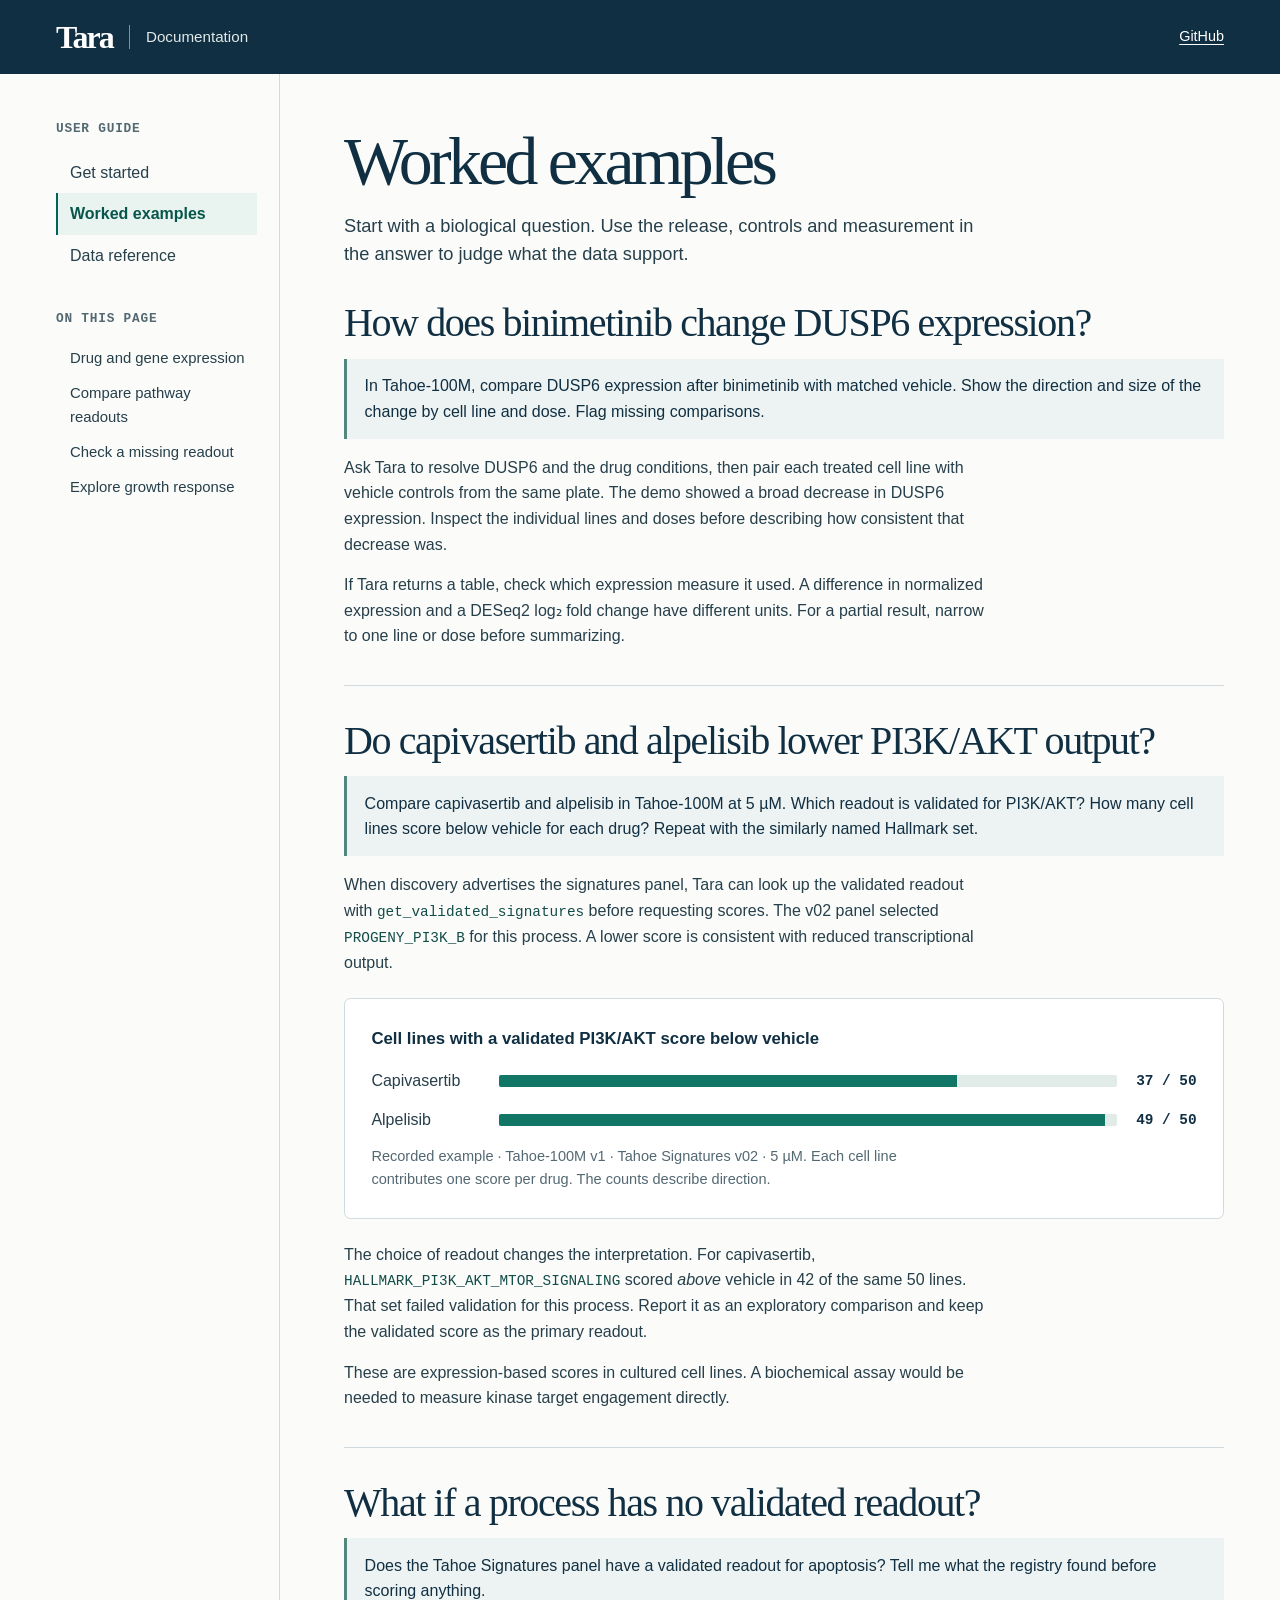
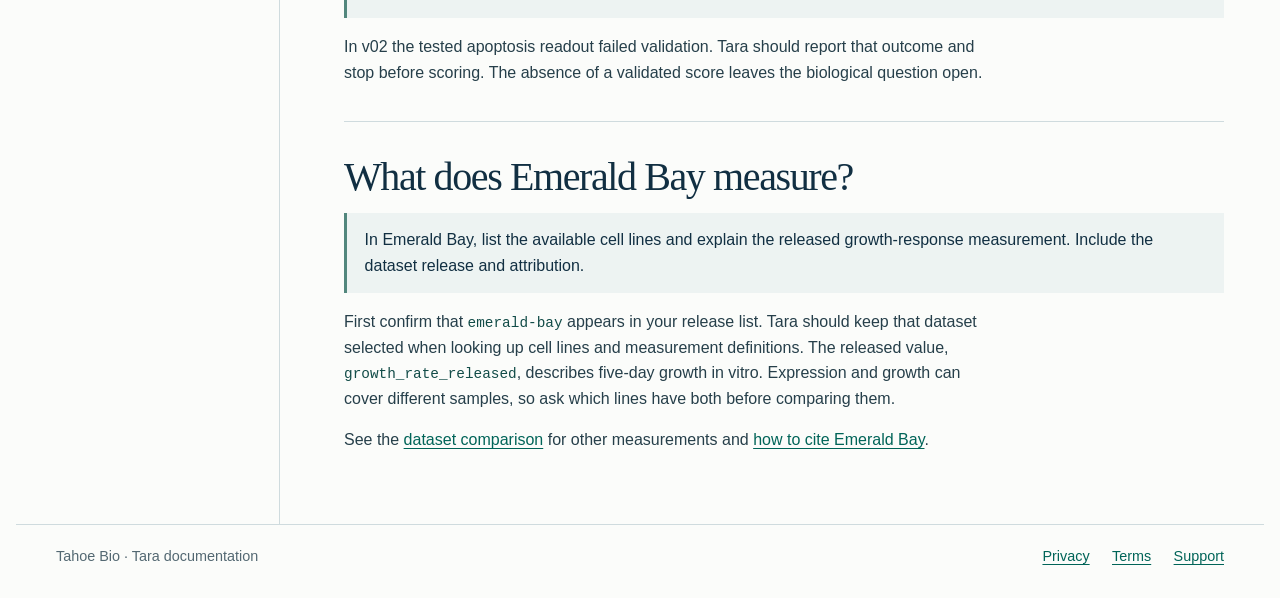
==== docs/tara/examples.html @ 6a064f81 "Add a public documentation guide for Tara" ====
<!doctype html>
<html lang="en">
<head>
  <meta charset="utf-8">
  <meta name="viewport" content="width=device-width, initial-scale=1">
  <meta name="description" content="Explore Tara demo questions and learn how controls, validated signatures and measurement coverage affect the answer.">
  <title>Worked examples · Tara documentation · Tahoe Bio</title>
  <link rel="stylesheet" href="guide.css">
</head>
<body>
  <a class="skip" href="#content">Skip to content</a>
  <header>
    <div class="top">
      <a class="brand" href="index.html"><strong>Tara</strong><span>Documentation</span></a>
      <a href="https://github.com/tahoebio/tahoe-public-plugins/tree/main/plugins/tara">GitHub</a>
    </div>
  </header>
  <div class="shell">
    <aside>
      <div class="rail">
        <p class="nav-label">User guide</p>
        <nav class="pages" aria-label="User guide">
          <a href="index.html">Get started</a>
          <a href="examples.html" aria-current="page">Worked examples</a>
          <a href="reference.html">Data reference</a>
        </nav>
        <div class="local">
          <p class="nav-label">On this page</p>
          <nav aria-label="On this page">
            <a href="#expression">Drug and gene expression</a>
            <a href="#pathway">Compare pathway readouts</a>
            <a href="#apoptosis">Check a missing readout</a>
            <a href="#growth">Explore growth response</a>
          </nav>
        </div>
      </div>
    </aside>
    <main id="content" tabindex="-1">
      <div class="intro">
        <h1>Worked examples</h1>
        <p class="lead">Start with a biological question. Use the release, controls and measurement in the answer to judge what the data support.</p>
      </div>
      <section id="expression">
        <h2>How does binimetinib change DUSP6 expression?</h2>
        <blockquote>In Tahoe-100M, compare DUSP6 expression after binimetinib with matched vehicle. Show the direction and size of the change by cell line and dose. Flag missing comparisons.</blockquote>
        <p>Ask Tara to resolve DUSP6 and the drug conditions, then pair each treated cell line with vehicle controls from the same plate. The demo showed a broad decrease in DUSP6 expression. Inspect the individual lines and doses before describing how consistent that decrease was.</p>
        <p>If Tara returns a table, check which expression measure it used. A difference in normalized expression and a DESeq2 log₂ fold change have different units. For a partial result, narrow to one line or dose before summarizing.</p>
      </section>
      <section id="pathway">
        <h2>Do capivasertib and alpelisib lower PI3K/AKT output?</h2>
        <blockquote>Compare capivasertib and alpelisib in Tahoe-100M at 5 µM. Which readout is validated for PI3K/AKT? How many cell lines score below vehicle for each drug? Repeat with the similarly named Hallmark set.</blockquote>
        <p>When discovery advertises the signatures panel, Tara can look up the validated readout with <code>get_validated_signatures</code> before requesting scores. The v02 panel selected <code>PROGENY_PI3K_B</code> for this process. A lower score is consistent with reduced transcriptional output.</p>
        <figure>
          <figcaption>Cell lines with a validated PI3K/AKT score below vehicle</figcaption>
          <div class="figline"><span>Capivasertib</span><span class="track" aria-hidden="true"><span style="width: 74%"></span></span><b>37 / 50</b></div>
          <div class="figline"><span>Alpelisib</span><span class="track" aria-hidden="true"><span style="width: 98%"></span></span><b>49 / 50</b></div>
          <p class="fine">Recorded example · Tahoe-100M v1 · Tahoe Signatures v02 · 5 µM. Each cell line contributes one score per drug. The counts describe direction.</p>
        </figure>
        <p>The choice of readout changes the interpretation. For capivasertib, <code>HALLMARK_PI3K_AKT_MTOR_SIGNALING</code> scored <em>above</em> vehicle in 42 of the same 50 lines. That set failed validation for this process. Report it as an exploratory comparison and keep the validated score as the primary readout.</p>
        <p>These are expression-based scores in cultured cell lines. A biochemical assay would be needed to measure kinase target engagement directly.</p>
      </section>
      <section id="apoptosis">
        <h2>What if a process has no validated readout?</h2>
        <blockquote>Does the Tahoe Signatures panel have a validated readout for apoptosis? Tell me what the registry found before scoring anything.</blockquote>
        <p>In v02 the tested apoptosis readout failed validation. Tara should report that outcome and stop before scoring. The absence of a validated score leaves the biological question open.</p>
      </section>
      <section id="growth">
        <h2>What does Emerald Bay measure?</h2>
        <blockquote>In Emerald Bay, list the available cell lines and explain the released growth-response measurement. Include the dataset release and attribution.</blockquote>
        <p>First confirm that <code>emerald-bay</code> appears in your release list. Tara should keep that dataset selected when looking up cell lines and measurement definitions. The released value, <code>growth_rate_released</code>, describes five-day growth in vitro. Expression and growth can cover different samples, so ask which lines have both before comparing them.</p>
        <p>See the <a href="reference.html#measurements">dataset comparison</a> for other measurements and <a href="reference.html#attribution">how to cite Emerald Bay</a>.</p>
      </section>
    </main>
  </div>
  <footer>
    <span>Tahoe Bio · Tara documentation</span>
    <a href="https://tara.tahoebio.io/privacy">Privacy</a>
    <a href="https://tara.tahoebio.io/terms">Terms</a>
    <a href="https://github.com/tahoebio/tahoe-public-plugins/issues">Support</a>
  </footer>
</body>
</html>
---- docs/tara/guide.css ----
:root {
  color-scheme: light;
  --ink: #112f42;
  --body: #263f4a;
  --muted: #536872;
  --line: #cfdbde;
  --teal: #006458;
  --pale: #e9f4f0;
  --paper: #fbfcfa;
  --mono: "IBM Plex Mono", ui-monospace, SFMono-Regular, Consolas, monospace;
  --sans: "Inter", -apple-system, BlinkMacSystemFont, "Segoe UI", sans-serif;
  --serif: "Source Serif 4", Georgia, serif;
}
* { box-sizing: border-box; }
html { scroll-padding-top: 1.5rem; }
body { margin: 0; background: var(--paper); color: var(--body); font: 1rem/1.6 var(--sans); }
a { color: var(--teal); text-decoration-thickness: 1px; text-underline-offset: .2em; }
a:hover { text-decoration-thickness: 2px; }
:focus-visible { outline: 3px solid #bc5727; outline-offset: 4px; }
.skip { position: absolute; left: 1rem; top: -6rem; background: white; color: var(--ink); padding: .5rem 1rem; z-index: 5; }
.skip:focus { top: .5rem; }
header { background: var(--ink); color: white; }
.top { max-width: 78rem; min-height: 4.6rem; padding: .6rem 2.5rem; margin: auto; display: flex; align-items: center; justify-content: space-between; gap: 1rem; }
.brand { display: flex; align-items: center; gap: 1rem; color: #fff; text-decoration: none; white-space: nowrap; }
.brand strong { font: bold 2rem/1 var(--serif); letter-spacing: -.06em; }
.brand span { border-left: 1px solid #78939a; padding-left: 1rem; color: #e0e9e8; font-size: .95rem; }
.top > a:last-child { color: #fff; font-size: .9rem; padding: .4rem 0; }
.shell { max-width: 78rem; margin: auto; display: grid; grid-template-columns: minmax(11rem, 14rem) minmax(0, 1fr); gap: clamp(2.25rem, 5vw, 5rem); padding: 0 2.5rem; }
aside { border-right: 1px solid var(--line); }
.rail { position: sticky; top: 1rem; padding: 2.9rem 1.4rem 2rem 0; }
.nav-label, .caption { color: var(--muted); font: 600 .8rem/1.35 var(--mono); letter-spacing: .06em; text-transform: uppercase; }
.nav-label { margin: 0 0 .9rem; }
nav a { display: block; padding: .5rem .75rem; border-left: 2px solid transparent; color: var(--body); text-decoration: none; }
nav a:hover { background: #f0f4f2; text-decoration: underline; }
nav a[aria-current] { border-color: var(--teal); background: var(--pale); color: #08564b; font-weight: 650; }
.local { margin-top: 2.1rem; }
.local a { padding-block: .35rem; font-size: .93rem; }
main { min-width: 0; max-width: 55.5rem; width: 100%; padding: 2.8rem 0 3.5rem; }
h1, h2, h3 { color: var(--ink); }
h1, h2 { font-family: var(--serif); font-weight: 500; text-wrap: balance; }
h1 { font-size: clamp(2.75rem, 5.3vw, 4.7rem); letter-spacing: -.055em; line-height: 1.06; margin: .45rem 0 .9rem; }
h2 { font-size: clamp(1.85rem, 3.2vw, 2.5rem); letter-spacing: -.035em; line-height: 1.14; margin: 0 0 .7rem; }
h3 { margin: 1.35rem 0 .4rem; font-size: 1.1rem; line-height: 1.35; }
p { max-width: 72ch; margin: .6rem 0 .95rem; }
.lead { font-size: 1.14rem; max-width: 63ch; line-height: 1.55; }
.intro { margin-bottom: 2rem; }
.hero { padding: clamp(1.5rem, 3vw, 2.8rem); border-radius: .5rem; background: #e8f2ef; border-top: .32rem solid #317d70; }
.hero .caption { color: #28655b; }
.hero h1 { margin-top: .8rem; }
.hero p:last-child { margin-bottom: 0; }
section + section { margin-top: 2.25rem; padding-top: 2rem; border-top: 1px solid var(--line); }
section { scroll-margin-top: .75rem; }
code, pre { font-family: var(--mono); }
code { color: #124c48; font-size: .9em; overflow-wrap: anywhere; }
pre { background: #153344; color: #f3f9f6; border-radius: .35rem; padding: 1.05rem 1.2rem; overflow: auto; line-height: 1.7; max-width: 100%; }
pre code { color: inherit; overflow-wrap: normal; font-size: .9rem; }
blockquote { margin: .8rem 0 1rem; padding: .9rem 1.1rem; background: #edf3f2; border-left: 3px solid #52877d; color: var(--ink); }
.fine { font-size: .91rem; color: var(--muted); }
.hosts { margin: 1.25rem 0; }
.hosts > div { padding-left: 1rem; border-left: 2px solid var(--line); margin: 1.2rem 0; }
.hosts h3 { margin: 0; }
.hosts pre { margin: .55rem 0; }
figure { margin: 1.4rem 0; padding: clamp(1rem, 2.4vw, 1.65rem); border: 1px solid var(--line); border-radius: .4rem; background: white; }
figcaption { font-size: 1.05rem; color: var(--ink); font-weight: 650; margin-bottom: 1rem; }
.figline { display: grid; grid-template-columns: minmax(7.2rem, auto) 1fr 4.2rem; gap: .75rem; align-items: center; margin: .8rem 0; }
.track { background: #e1ebe8; height: .75rem; border-radius: 2px; overflow: hidden; }
.track span { display: block; height: 100%; background: #127667; }
.figline b { text-align: right; color: var(--ink); font: 600 .9rem var(--mono); white-space: nowrap; }
figure p:last-child { margin-bottom: 0; }
dl { margin: 1rem 0; }
dt { color: var(--ink); font-weight: 650; margin-top: .9rem; }
dd { margin: .2rem 0 .8rem; max-width: 72ch; }
table { width: 100%; border-collapse: collapse; margin: 1.2rem 0; font-size: .95rem; }
th, td { text-align: left; padding: .8rem .7rem; border-bottom: 1px solid var(--line); vertical-align: top; }
thead { background: #eaf1ef; color: var(--ink); }
tbody th { color: var(--ink); }
footer { max-width: 78rem; margin: auto; border-top: 1px solid var(--line); padding: 1.25rem 2.5rem 2rem; display: flex; gap: .6rem 1.4rem; flex-wrap: wrap; color: var(--muted); font-size: .9rem; }
footer span { margin-right: auto; }
@media (max-width: 47rem) {
  .top { min-height: 3.7rem; padding-inline: 1rem; }
  .brand { gap: .65rem; }
  .brand span { padding-left: .65rem; font-size: .85rem; }
  .shell { display: block; padding: 0 1rem; }
  aside { border: 0; }
  .rail { padding: .5rem 0; border-bottom: 1px solid var(--line); }
  .rail > .nav-label, .local { display: none; }
  .pages { display: flex; flex-wrap: wrap; gap: .1rem; }
  .pages a { border: 0; border-bottom: 2px solid transparent; font-size: .9rem; padding: .5rem .6rem; }
  .pages a[aria-current] { border-color: var(--teal); }
  main { padding: 1.6rem 0 2.5rem; }
  .hero { padding: 1.25rem; }
  .figline { gap: .45rem; grid-template-columns: 6.8rem 1fr 3.5rem; }
  .figline b { font-size: .8rem; }
  .hosts > div { padding-left: .65rem; }
  th, td { padding: .6rem .35rem; }
  footer { padding-inline: 1rem; }
}
@media print {
  header, aside, footer, .skip { display: none; }
  .shell { display: block; padding: 0; }
  main { max-width: none; padding: 0; }
  pre { white-space: pre-wrap; color: black; }
}
.dataset-label { display: none; }
@media (max-width: 38rem) {
  pre { white-space: pre-wrap; }
  pre code { overflow-wrap: anywhere; }
  table, tbody, tbody tr, tbody th, tbody td { display: block; }
  thead { position: absolute; width: 1px; height: 1px; overflow: hidden; clip-path: inset(50%); }
  tbody tr { margin: 1.15rem 0; border-bottom: 1px solid var(--line); padding-bottom: .55rem; }
  tbody th { background: #eaf1ef; padding: .45rem .65rem; }
  tbody td { border: 0; padding: .5rem .65rem; }
  .dataset-label { display: block; color: var(--teal); font-size: .87rem; font-weight: 650; }
}
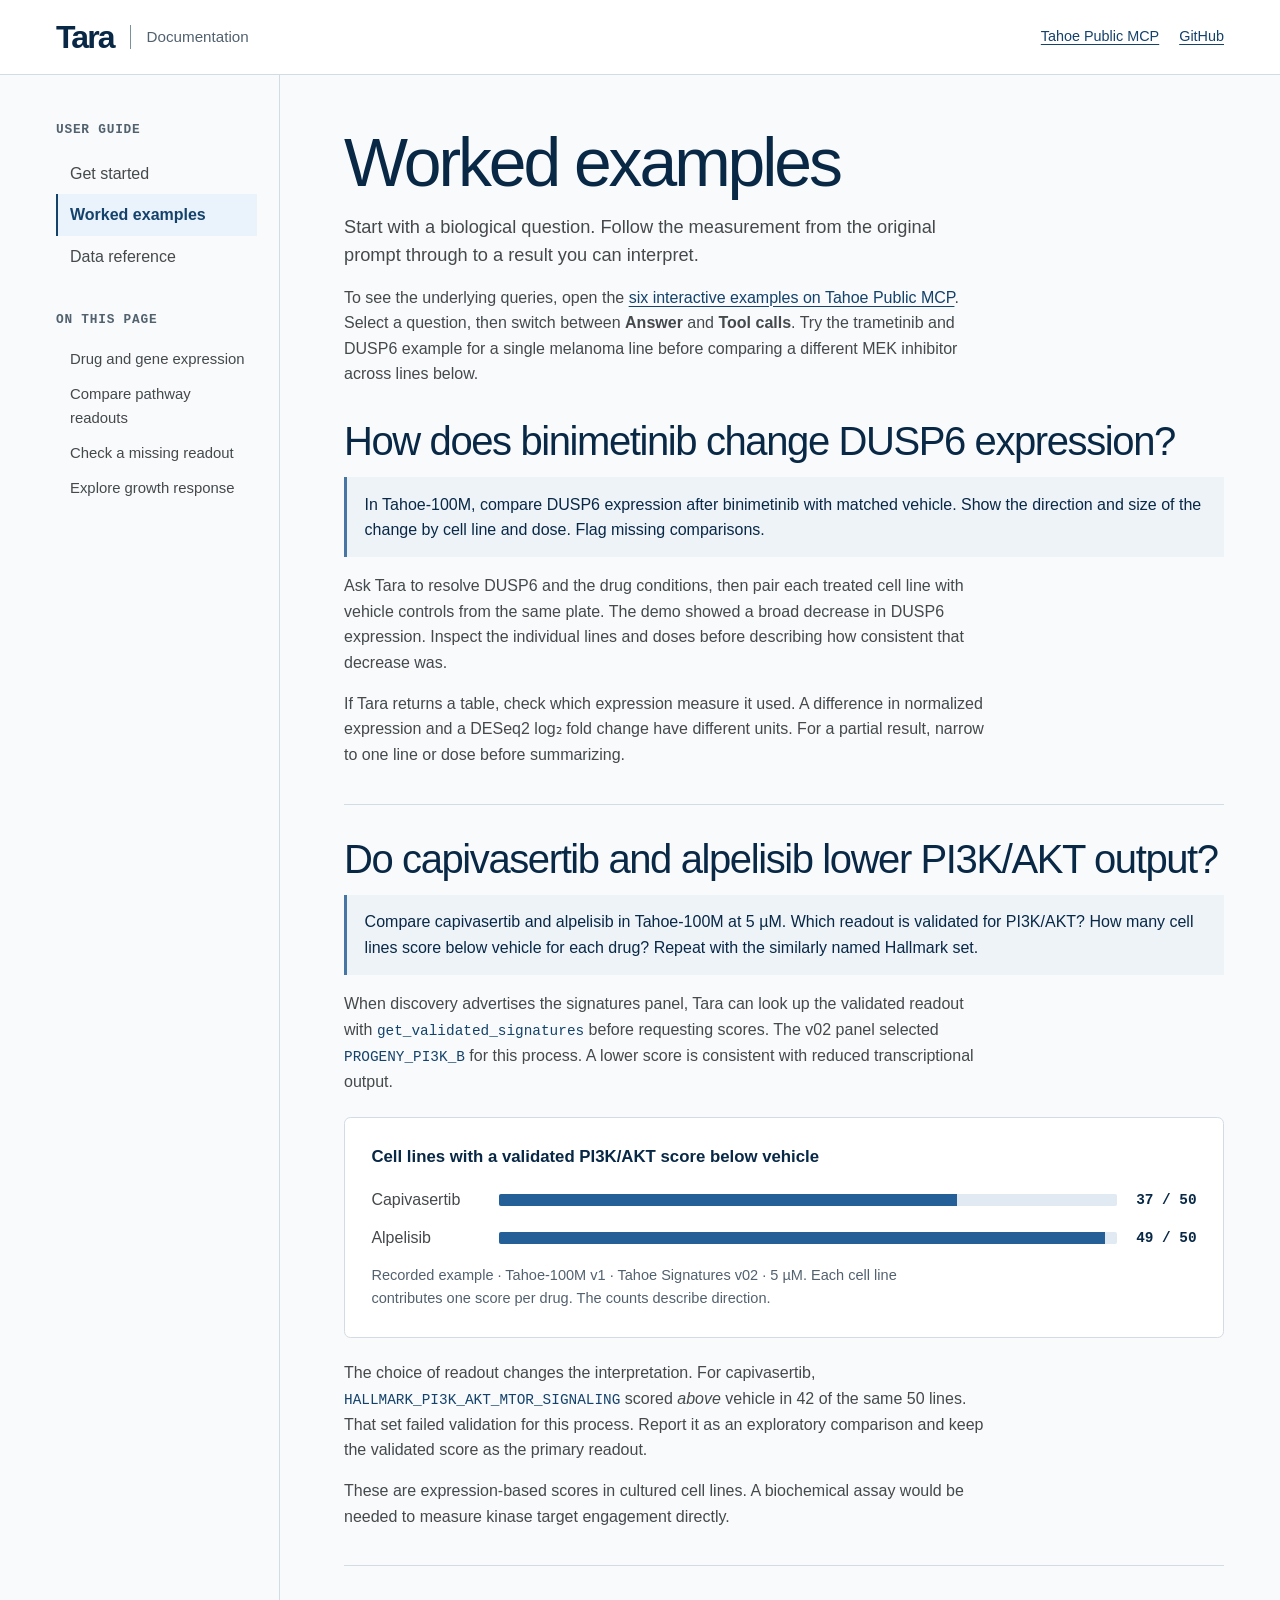
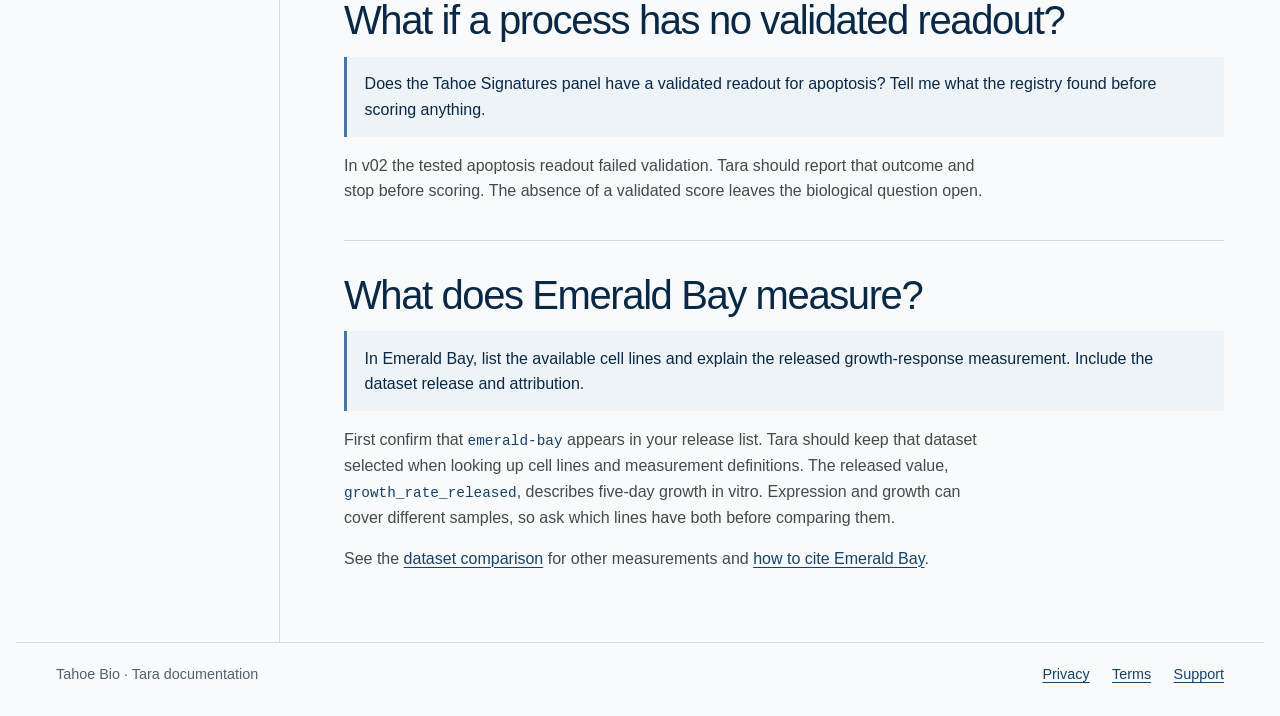
==== commit 6b26f111: "Align Tara setup and examples with the public service site" ====
--- a/docs/tara/examples.html
+++ b/docs/tara/examples.html
@@ -12,7 +12,10 @@
   <header>
     <div class="top">
       <a class="brand" href="index.html"><strong>Tara</strong><span>Documentation</span></a>
-      <a href="https://github.com/tahoebio/tahoe-public-plugins/tree/main/plugins/tara">GitHub</a>
+      <div class="header-links">
+        <a href="https://tara.tahoebio.io/">Tahoe Public MCP</a>
+        <a href="https://github.com/tahoebio/tahoe-public-plugins/tree/main/plugins/tara">GitHub</a>
+      </div>
     </div>
   </header>
   <div class="shell">
@@ -38,7 +41,8 @@
     <main id="content" tabindex="-1">
       <div class="intro">
         <h1>Worked examples</h1>
-        <p class="lead">Start with a biological question. Use the release, controls and measurement in the answer to judge what the data support.</p>
+        <p class="lead">Start with a biological question. Follow the measurement from the original prompt through to a result you can interpret.</p>
+        <p>To see the underlying queries, open the <a href="https://tara.tahoebio.io/#demo-h">six interactive examples on Tahoe Public MCP</a>. Select a question, then switch between <strong>Answer</strong> and <strong>Tool calls</strong>. Try the trametinib and DUSP6 example for a single melanoma line before comparing a different MEK inhibitor across lines below.</p>
       </div>
       <section id="expression">
         <h2>How does binimetinib change DUSP6 expression?</h2>
--- a/docs/tara/guide.css
+++ b/docs/tara/guide.css
@@ -1,60 +1,61 @@
 :root {
   color-scheme: light;
-  --ink: #112f42;
-  --body: #263f4a;
-  --muted: #536872;
-  --line: #cfdbde;
-  --teal: #006458;
-  --pale: #e9f4f0;
-  --paper: #fbfcfa;
+  --ink: #082846;
+  --body: #45494c;
+  --muted: #52616e;
+  --line: #d3dce4;
+  --link: #14426b;
+  --pale: #eaf2fc;
+  --paper: #f8fafb;
   --mono: "IBM Plex Mono", ui-monospace, SFMono-Regular, Consolas, monospace;
-  --sans: "Inter", -apple-system, BlinkMacSystemFont, "Segoe UI", sans-serif;
-  --serif: "Source Serif 4", Georgia, serif;
+  --sans: "Lato", -apple-system, BlinkMacSystemFont, "Segoe UI", sans-serif;
+  --display: "Inter Tight", "Lato", -apple-system, BlinkMacSystemFont, "Segoe UI", sans-serif;
 }
 * { box-sizing: border-box; }
 html { scroll-padding-top: 1.5rem; }
 body { margin: 0; background: var(--paper); color: var(--body); font: 1rem/1.6 var(--sans); }
-a { color: var(--teal); text-decoration-thickness: 1px; text-underline-offset: .2em; }
+a { color: var(--link); text-decoration-thickness: 1px; text-underline-offset: .2em; }
 a:hover { text-decoration-thickness: 2px; }
 :focus-visible { outline: 3px solid #bc5727; outline-offset: 4px; }
 .skip { position: absolute; left: 1rem; top: -6rem; background: white; color: var(--ink); padding: .5rem 1rem; z-index: 5; }
 .skip:focus { top: .5rem; }
-header { background: var(--ink); color: white; }
+header { background: white; color: var(--ink); border-bottom: 1px solid var(--line); }
 .top { max-width: 78rem; min-height: 4.6rem; padding: .6rem 2.5rem; margin: auto; display: flex; align-items: center; justify-content: space-between; gap: 1rem; }
-.brand { display: flex; align-items: center; gap: 1rem; color: #fff; text-decoration: none; white-space: nowrap; }
-.brand strong { font: bold 2rem/1 var(--serif); letter-spacing: -.06em; }
-.brand span { border-left: 1px solid #78939a; padding-left: 1rem; color: #e0e9e8; font-size: .95rem; }
-.top > a:last-child { color: #fff; font-size: .9rem; padding: .4rem 0; }
+.brand { display: flex; align-items: center; gap: 1rem; color: var(--ink); text-decoration: none; white-space: nowrap; }
+.brand strong { font: bold 2rem/1 var(--display); letter-spacing: -.06em; }
+.brand span { border-left: 1px solid #78939a; padding-left: 1rem; color: var(--muted); font-size: .95rem; }
+.header-links { display: flex; align-items: center; flex-wrap: wrap; justify-content: flex-end; gap: .25rem 1.25rem; }
+.header-links a { font-size: .9rem; padding: .3rem 0; }
 .shell { max-width: 78rem; margin: auto; display: grid; grid-template-columns: minmax(11rem, 14rem) minmax(0, 1fr); gap: clamp(2.25rem, 5vw, 5rem); padding: 0 2.5rem; }
 aside { border-right: 1px solid var(--line); }
 .rail { position: sticky; top: 1rem; padding: 2.9rem 1.4rem 2rem 0; }
 .nav-label, .caption { color: var(--muted); font: 600 .8rem/1.35 var(--mono); letter-spacing: .06em; text-transform: uppercase; }
 .nav-label { margin: 0 0 .9rem; }
 nav a { display: block; padding: .5rem .75rem; border-left: 2px solid transparent; color: var(--body); text-decoration: none; }
-nav a:hover { background: #f0f4f2; text-decoration: underline; }
-nav a[aria-current] { border-color: var(--teal); background: var(--pale); color: #08564b; font-weight: 650; }
+nav a:hover { background: #eef3f8; text-decoration: underline; }
+nav a[aria-current] { border-color: var(--link); background: var(--pale); color: #14426b; font-weight: 650; }
 .local { margin-top: 2.1rem; }
 .local a { padding-block: .35rem; font-size: .93rem; }
 main { min-width: 0; max-width: 55.5rem; width: 100%; padding: 2.8rem 0 3.5rem; }
 h1, h2, h3 { color: var(--ink); }
-h1, h2 { font-family: var(--serif); font-weight: 500; text-wrap: balance; }
-h1 { font-size: clamp(2.75rem, 5.3vw, 4.7rem); letter-spacing: -.055em; line-height: 1.06; margin: .45rem 0 .9rem; }
+h1, h2 { font-family: var(--display); font-weight: 400; text-wrap: balance; }
+h1 { font-size: clamp(2.75rem, 5.3vw, 4.7rem); letter-spacing: -.045em; line-height: 1.06; margin: .45rem 0 .9rem; }
 h2 { font-size: clamp(1.85rem, 3.2vw, 2.5rem); letter-spacing: -.035em; line-height: 1.14; margin: 0 0 .7rem; }
 h3 { margin: 1.35rem 0 .4rem; font-size: 1.1rem; line-height: 1.35; }
 p { max-width: 72ch; margin: .6rem 0 .95rem; }
 .lead { font-size: 1.14rem; max-width: 63ch; line-height: 1.55; }
 .intro { margin-bottom: 2rem; }
-.hero { padding: clamp(1.5rem, 3vw, 2.8rem); border-radius: .5rem; background: #e8f2ef; border-top: .32rem solid #317d70; }
-.hero .caption { color: #28655b; }
+.hero { padding: clamp(1.5rem, 3vw, 2.8rem); border-radius: .5rem; background: #ebf2f9; border-top: .32rem solid #ff5f31; }
+.hero .caption { color: #14426b; }
 .hero h1 { margin-top: .8rem; }
 .hero p:last-child { margin-bottom: 0; }
 section + section { margin-top: 2.25rem; padding-top: 2rem; border-top: 1px solid var(--line); }
 section { scroll-margin-top: .75rem; }
 code, pre { font-family: var(--mono); }
-code { color: #124c48; font-size: .9em; overflow-wrap: anywhere; }
-pre { background: #153344; color: #f3f9f6; border-radius: .35rem; padding: 1.05rem 1.2rem; overflow: auto; line-height: 1.7; max-width: 100%; }
+code { color: #14426b; font-size: .9em; overflow-wrap: anywhere; }
+pre { background: #082846; color: #f3f9f6; border-radius: .35rem; padding: 1.05rem 1.2rem; overflow: auto; line-height: 1.7; max-width: 100%; }
 pre code { color: inherit; overflow-wrap: normal; font-size: .9rem; }
-blockquote { margin: .8rem 0 1rem; padding: .9rem 1.1rem; background: #edf3f2; border-left: 3px solid #52877d; color: var(--ink); }
+blockquote { margin: .8rem 0 1rem; padding: .9rem 1.1rem; background: #eef3f8; border-left: 3px solid #4776a4; color: var(--ink); }
 .fine { font-size: .91rem; color: var(--muted); }
 .hosts { margin: 1.25rem 0; }
 .hosts > div { padding-left: 1rem; border-left: 2px solid var(--line); margin: 1.2rem 0; }
@@ -63,8 +64,8 @@
 figure { margin: 1.4rem 0; padding: clamp(1rem, 2.4vw, 1.65rem); border: 1px solid var(--line); border-radius: .4rem; background: white; }
 figcaption { font-size: 1.05rem; color: var(--ink); font-weight: 650; margin-bottom: 1rem; }
 .figline { display: grid; grid-template-columns: minmax(7.2rem, auto) 1fr 4.2rem; gap: .75rem; align-items: center; margin: .8rem 0; }
-.track { background: #e1ebe8; height: .75rem; border-radius: 2px; overflow: hidden; }
-.track span { display: block; height: 100%; background: #127667; }
+.track { background: #e1eaf2; height: .75rem; border-radius: 2px; overflow: hidden; }
+.track span { display: block; height: 100%; background: #245f97; }
 .figline b { text-align: right; color: var(--ink); font: 600 .9rem var(--mono); white-space: nowrap; }
 figure p:last-child { margin-bottom: 0; }
 dl { margin: 1rem 0; }
@@ -72,7 +73,7 @@
 dd { margin: .2rem 0 .8rem; max-width: 72ch; }
 table { width: 100%; border-collapse: collapse; margin: 1.2rem 0; font-size: .95rem; }
 th, td { text-align: left; padding: .8rem .7rem; border-bottom: 1px solid var(--line); vertical-align: top; }
-thead { background: #eaf1ef; color: var(--ink); }
+thead { background: #eaf1f7; color: var(--ink); }
 tbody th { color: var(--ink); }
 footer { max-width: 78rem; margin: auto; border-top: 1px solid var(--line); padding: 1.25rem 2.5rem 2rem; display: flex; gap: .6rem 1.4rem; flex-wrap: wrap; color: var(--muted); font-size: .9rem; }
 footer span { margin-right: auto; }
@@ -80,13 +81,14 @@
   .top { min-height: 3.7rem; padding-inline: 1rem; }
   .brand { gap: .65rem; }
   .brand span { padding-left: .65rem; font-size: .85rem; }
+  .header-links { gap: .2rem .9rem; }
   .shell { display: block; padding: 0 1rem; }
   aside { border: 0; }
   .rail { padding: .5rem 0; border-bottom: 1px solid var(--line); }
   .rail > .nav-label, .local { display: none; }
   .pages { display: flex; flex-wrap: wrap; gap: .1rem; }
   .pages a { border: 0; border-bottom: 2px solid transparent; font-size: .9rem; padding: .5rem .6rem; }
-  .pages a[aria-current] { border-color: var(--teal); }
+  .pages a[aria-current] { border-color: var(--link); }
   main { padding: 1.6rem 0 2.5rem; }
   .hero { padding: 1.25rem; }
   .figline { gap: .45rem; grid-template-columns: 6.8rem 1fr 3.5rem; }
@@ -108,7 +110,7 @@
   table, tbody, tbody tr, tbody th, tbody td { display: block; }
   thead { position: absolute; width: 1px; height: 1px; overflow: hidden; clip-path: inset(50%); }
   tbody tr { margin: 1.15rem 0; border-bottom: 1px solid var(--line); padding-bottom: .55rem; }
-  tbody th { background: #eaf1ef; padding: .45rem .65rem; }
+  tbody th { background: #eaf1f7; padding: .45rem .65rem; }
   tbody td { border: 0; padding: .5rem .65rem; }
-  .dataset-label { display: block; color: var(--teal); font-size: .87rem; font-weight: 650; }
+  .dataset-label { display: block; color: var(--link); font-size: .87rem; font-weight: 650; }
 }
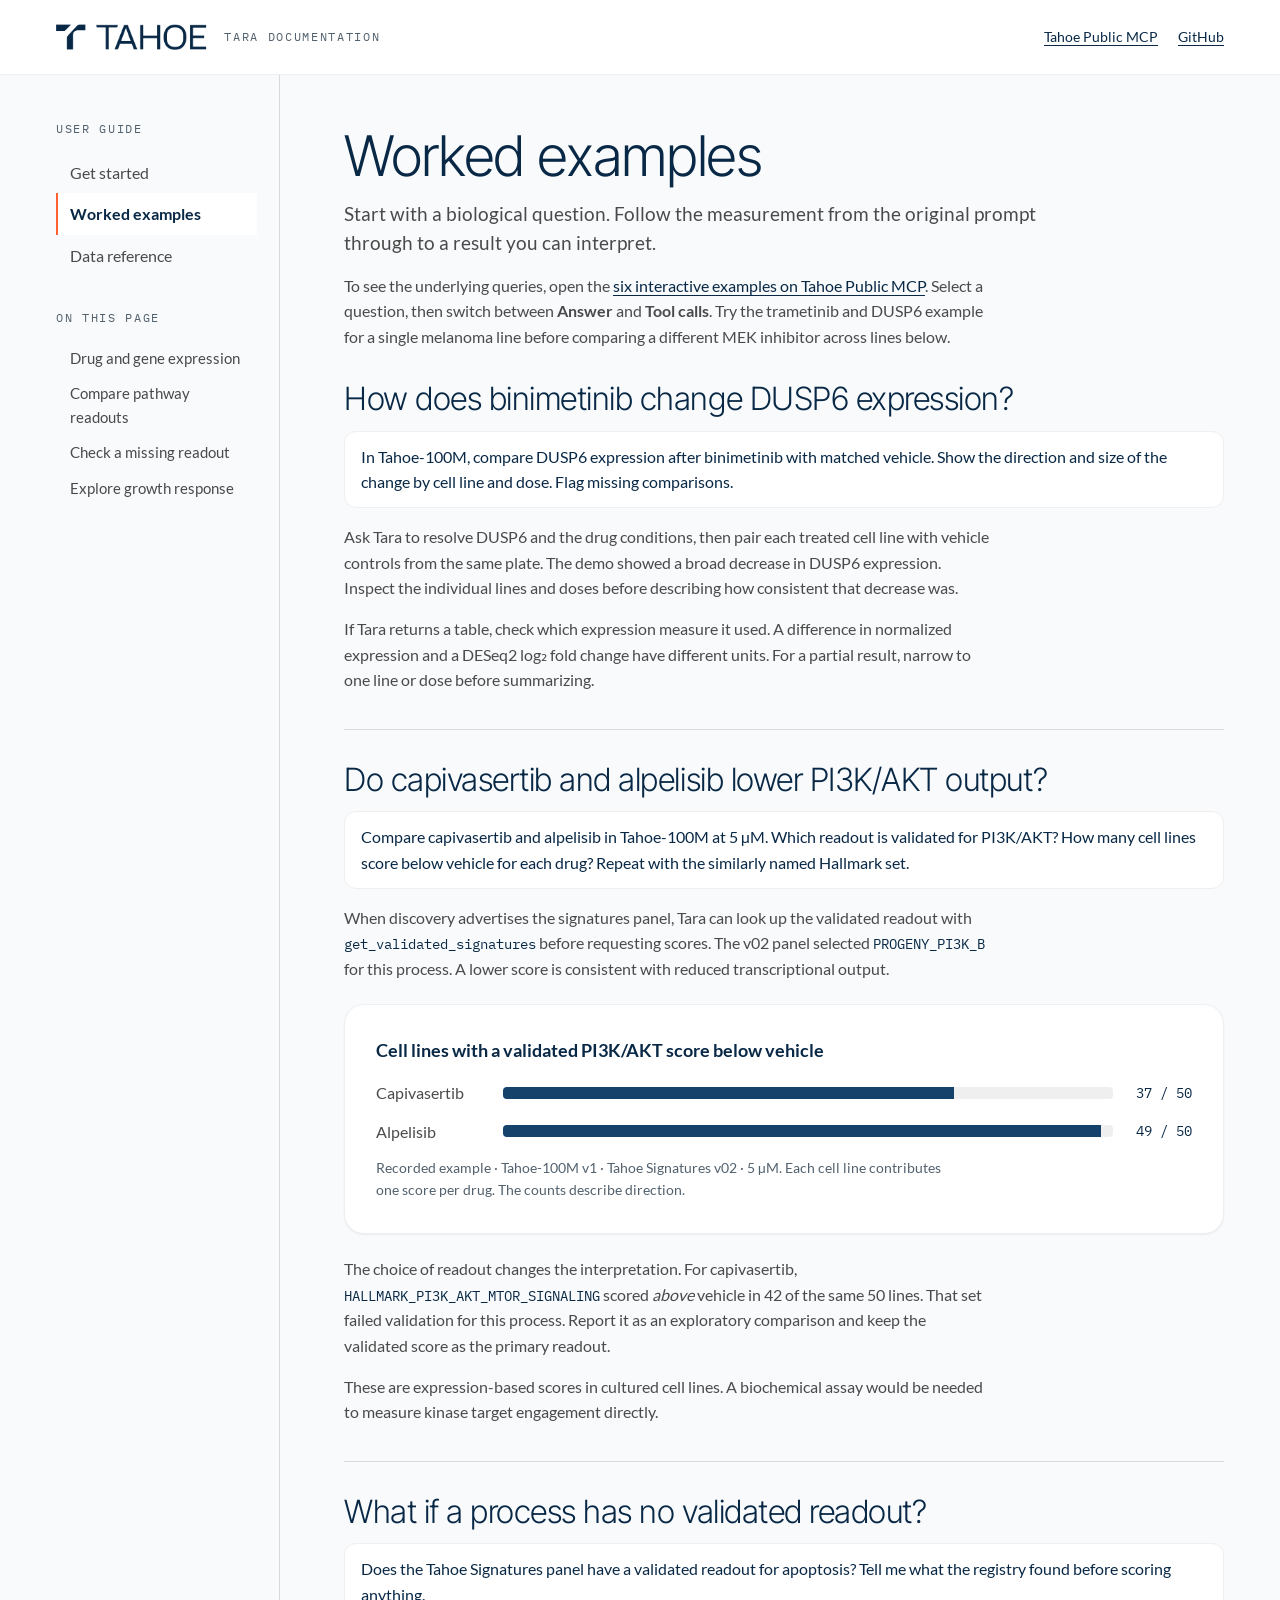
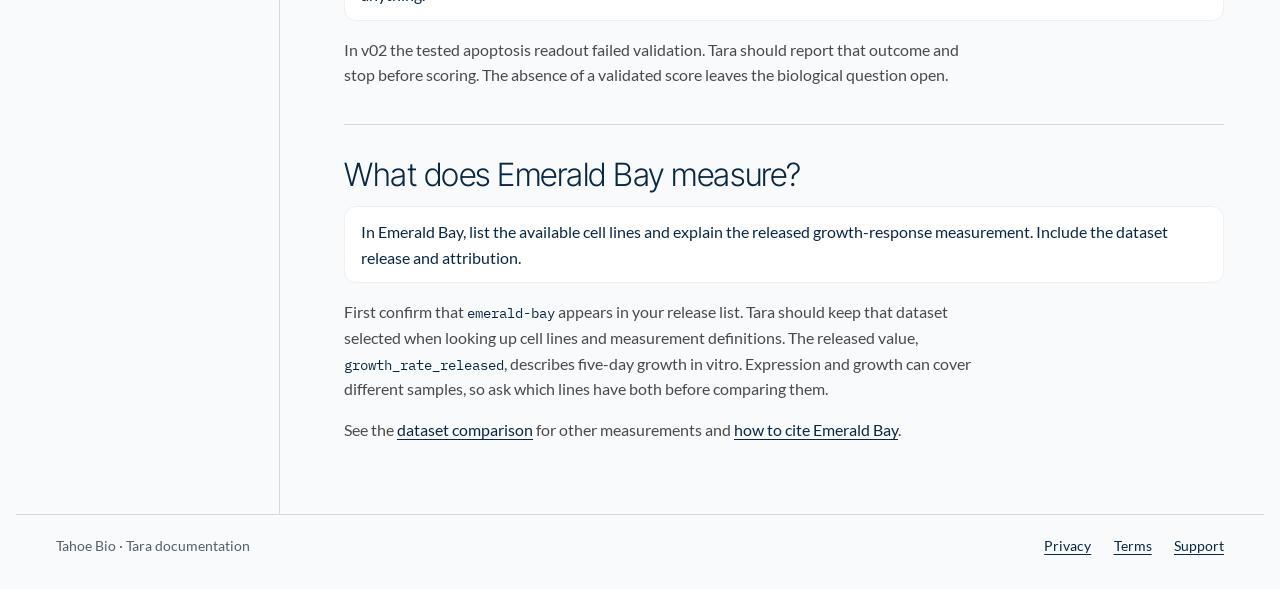
==== commit 6b0ac2b1: "Set the Tara guide in Tahoe's brand typefaces and add the wordmark The guide named Lato, Inter Tight" ====
--- a/docs/tara/examples.html
+++ b/docs/tara/examples.html
@@ -5,13 +5,14 @@
   <meta name="viewport" content="width=device-width, initial-scale=1">
   <meta name="description" content="Explore Tara demo questions and learn how controls, validated signatures and measurement coverage affect the answer.">
   <title>Worked examples · Tara documentation · Tahoe Bio</title>
+  <link rel="icon" href="logo-tahoe-wordmark-navy.png">
   <link rel="stylesheet" href="guide.css">
 </head>
 <body>
   <a class="skip" href="#content">Skip to content</a>
   <header>
     <div class="top">
-      <a class="brand" href="index.html"><strong>Tara</strong><span>Documentation</span></a>
+      <a class="brand" href="index.html"><img src="logo-tahoe-wordmark-navy.png" alt="Tahoe" width="152" height="26"><span>Tara documentation</span></a>
       <div class="header-links">
         <a href="https://tara.tahoebio.io/">Tahoe Public MCP</a>
         <a href="https://github.com/tahoebio/tahoe-public-plugins/tree/main/plugins/tara">GitHub</a>
--- a/docs/tara/guide.css
+++ b/docs/tara/guide.css
@@ -1,86 +1,99 @@
+/* Brand typefaces, self-hosted. Each is SIL OFL 1.1; see fonts/OFL-*.txt. */
+@font-face { font-family: "Lato"; font-weight: 400; font-style: normal; src: url("fonts/Lato-Regular.ttf") format("truetype"); font-display: swap; }
+@font-face { font-family: "Lato"; font-weight: 700; font-style: normal; src: url("fonts/Lato-Bold.ttf") format("truetype"); font-display: swap; }
+@font-face { font-family: "Inter Tight"; font-weight: 100 900; font-style: normal; src: url("fonts/InterTight-VariableFont_wght.ttf") format("truetype-variations"), url("fonts/InterTight-VariableFont_wght.ttf") format("truetype"); font-display: swap; }
+@font-face { font-family: "IBM Plex Mono"; font-weight: 400; font-style: normal; src: url("fonts/IBMPlexMono-Regular.ttf") format("truetype"); font-display: swap; }
 :root {
   color-scheme: light;
+  /* Tahoe palette. */
   --ink: #082846;
-  --body: #45494c;
+  --navy-700: #14426b;
+  --coral: #ff5f31;
+  --body: #4a4a4a;
+  --line: #d9d9d9;
+  --line-soft: #efefef;
+  --tint: #f3f3f3;
+  --paper: #f8fafb;
+  --white: #ffffff;
+  --link: var(--ink);
+  /* Two values are darker than the brand tokens so they pass WCAG contrast on
+     the off-white page: muted text (brand #747775 is 4.3:1) and the focus ring
+     (brand coral is 3.0:1). */
   --muted: #52616e;
-  --line: #d3dce4;
-  --link: #14426b;
-  --pale: #eaf2fc;
-  --paper: #f8fafb;
-  --mono: "IBM Plex Mono", ui-monospace, SFMono-Regular, Consolas, monospace;
-  --sans: "Lato", -apple-system, BlinkMacSystemFont, "Segoe UI", sans-serif;
-  --display: "Inter Tight", "Lato", -apple-system, BlinkMacSystemFont, "Segoe UI", sans-serif;
+  --focus: #bc5727;
+  --mono: "IBM Plex Mono", ui-monospace, SFMono-Regular, Menlo, monospace;
+  --sans: "Lato", ui-sans-serif, system-ui, -apple-system, sans-serif;
+  --display: "Inter Tight", "Lato", ui-sans-serif, system-ui, sans-serif;
 }
 * { box-sizing: border-box; }
 html { scroll-padding-top: 1.5rem; }
-body { margin: 0; background: var(--paper); color: var(--body); font: 1rem/1.6 var(--sans); }
-a { color: var(--link); text-decoration-thickness: 1px; text-underline-offset: .2em; }
-a:hover { text-decoration-thickness: 2px; }
-:focus-visible { outline: 3px solid #bc5727; outline-offset: 4px; }
-.skip { position: absolute; left: 1rem; top: -6rem; background: white; color: var(--ink); padding: .5rem 1rem; z-index: 5; }
+body { margin: 0; background: var(--paper); color: var(--body); font: 400 1rem/1.6 var(--sans); -webkit-font-smoothing: antialiased; text-rendering: optimizeLegibility; }
+a { color: var(--link); text-decoration-thickness: 1px; text-underline-offset: 3px; }
+a:hover { color: var(--coral); }
+:focus-visible { outline: 3px solid var(--focus); outline-offset: 4px; }
+.skip { position: absolute; left: 1rem; top: -6rem; background: var(--white); color: var(--ink); padding: .5rem 1rem; z-index: 5; }
 .skip:focus { top: .5rem; }
-header { background: white; color: var(--ink); border-bottom: 1px solid var(--line); }
-.top { max-width: 78rem; min-height: 4.6rem; padding: .6rem 2.5rem; margin: auto; display: flex; align-items: center; justify-content: space-between; gap: 1rem; }
+header { background: var(--white); color: var(--ink); border-bottom: 1px solid var(--line-soft); }
+.top { max-width: 78rem; min-height: 4.6rem; padding: .6rem 2.5rem; margin: auto; display: flex; flex-wrap: wrap; align-items: center; justify-content: space-between; gap: .5rem 1rem; }
 .brand { display: flex; align-items: center; gap: 1rem; color: var(--ink); text-decoration: none; white-space: nowrap; }
-.brand strong { font: bold 2rem/1 var(--display); letter-spacing: -.06em; }
-.brand span { border-left: 1px solid #78939a; padding-left: 1rem; color: var(--muted); font-size: .95rem; }
+.brand img { display: block; height: 26px; width: auto; }
+.brand span, .nav-label, .caption { color: var(--muted); font: 400 .75rem/1.35 var(--mono); letter-spacing: .14em; text-transform: uppercase; }
 .header-links { display: flex; align-items: center; flex-wrap: wrap; justify-content: flex-end; gap: .25rem 1.25rem; }
-.header-links a { font-size: .9rem; padding: .3rem 0; }
+.header-links a { font-size: .875rem; padding: .3rem 0; }
 .shell { max-width: 78rem; margin: auto; display: grid; grid-template-columns: minmax(11rem, 14rem) minmax(0, 1fr); gap: clamp(2.25rem, 5vw, 5rem); padding: 0 2.5rem; }
 aside { border-right: 1px solid var(--line); }
 .rail { position: sticky; top: 1rem; padding: 2.9rem 1.4rem 2rem 0; }
-.nav-label, .caption { color: var(--muted); font: 600 .8rem/1.35 var(--mono); letter-spacing: .06em; text-transform: uppercase; }
 .nav-label { margin: 0 0 .9rem; }
 nav a { display: block; padding: .5rem .75rem; border-left: 2px solid transparent; color: var(--body); text-decoration: none; }
-nav a:hover { background: #eef3f8; text-decoration: underline; }
-nav a[aria-current] { border-color: var(--link); background: var(--pale); color: #14426b; font-weight: 650; }
+nav a:hover { color: var(--coral); }
+nav a[aria-current] { border-color: var(--coral); background: var(--white); color: var(--ink); font-weight: 700; }
 .local { margin-top: 2.1rem; }
-.local a { padding-block: .35rem; font-size: .93rem; }
+.local a { padding-block: .35rem; font-size: .9375rem; }
 main { min-width: 0; max-width: 55.5rem; width: 100%; padding: 2.8rem 0 3.5rem; }
 h1, h2, h3 { color: var(--ink); }
-h1, h2 { font-family: var(--display); font-weight: 400; text-wrap: balance; }
-h1 { font-size: clamp(2.75rem, 5.3vw, 4.7rem); letter-spacing: -.045em; line-height: 1.06; margin: .45rem 0 .9rem; }
-h2 { font-size: clamp(1.85rem, 3.2vw, 2.5rem); letter-spacing: -.035em; line-height: 1.14; margin: 0 0 .7rem; }
-h3 { margin: 1.35rem 0 .4rem; font-size: 1.1rem; line-height: 1.35; }
+h1, h2 { font-family: var(--display); font-weight: 300; text-wrap: balance; }
+h1 { font-size: clamp(2.125rem, 6vw, 3.5rem); letter-spacing: -.02em; line-height: 1.06; margin: .45rem 0 .9rem; }
+h2 { font-size: clamp(1.625rem, 2.6vw, 2rem); letter-spacing: -.015em; line-height: 1.15; margin: 0 0 .7rem; }
+h3 { margin: 1.35rem 0 .4rem; font-size: 1.125rem; font-weight: 700; line-height: 1.3; }
 p { max-width: 72ch; margin: .6rem 0 .95rem; }
-.lead { font-size: 1.14rem; max-width: 63ch; line-height: 1.55; }
+.lead { font-size: 1.1875rem; max-width: 63ch; line-height: 1.5; }
 .intro { margin-bottom: 2rem; }
-.hero { padding: clamp(1.5rem, 3vw, 2.8rem); border-radius: .5rem; background: #ebf2f9; border-top: .32rem solid #ff5f31; }
-.hero .caption { color: #14426b; }
 .hero h1 { margin-top: .8rem; }
-.hero p:last-child { margin-bottom: 0; }
 section + section { margin-top: 2.25rem; padding-top: 2rem; border-top: 1px solid var(--line); }
 section { scroll-margin-top: .75rem; }
 code, pre { font-family: var(--mono); }
-code { color: #14426b; font-size: .9em; overflow-wrap: anywhere; }
-pre { background: #082846; color: #f3f9f6; border-radius: .35rem; padding: 1.05rem 1.2rem; overflow: auto; line-height: 1.7; max-width: 100%; }
-pre code { color: inherit; overflow-wrap: normal; font-size: .9rem; }
-blockquote { margin: .8rem 0 1rem; padding: .9rem 1.1rem; background: #eef3f8; border-left: 3px solid #4776a4; color: var(--ink); }
-.fine { font-size: .91rem; color: var(--muted); }
+code { color: var(--ink); font-size: .9em; overflow-wrap: anywhere; }
+pre { background: var(--ink); color: var(--white); border-radius: 12px; padding: .875rem 1rem; overflow: auto; font-size: .8125rem; line-height: 1.5; max-width: 100%; }
+pre code { color: inherit; overflow-wrap: normal; font-size: inherit; }
+blockquote { margin: .8rem 0 1rem; padding: .75rem 1rem; background: var(--white); border: 1px solid var(--line-soft); border-radius: 12px; color: var(--ink); }
+details { margin: 1rem 0; padding: .75rem 0; border-top: 1px solid var(--line); border-bottom: 1px solid var(--line); }
+summary { cursor: pointer; color: var(--ink); font-weight: 700; }
+.fine { font-size: .875rem; color: var(--muted); }
 .hosts { margin: 1.25rem 0; }
 .hosts > div { padding-left: 1rem; border-left: 2px solid var(--line); margin: 1.2rem 0; }
 .hosts h3 { margin: 0; }
 .hosts pre { margin: .55rem 0; }
-figure { margin: 1.4rem 0; padding: clamp(1rem, 2.4vw, 1.65rem); border: 1px solid var(--line); border-radius: .4rem; background: white; }
-figcaption { font-size: 1.05rem; color: var(--ink); font-weight: 650; margin-bottom: 1rem; }
+figure { margin: 1.4rem 0; padding: clamp(1rem, 2.4vw, 2rem); border: 1px solid var(--line-soft); border-radius: 20px; background: var(--white); box-shadow: 0 1px 2px rgba(8, 40, 70, .06); }
+figcaption { font-size: 1.125rem; color: var(--ink); font-weight: 700; margin-bottom: 1rem; }
 .figline { display: grid; grid-template-columns: minmax(7.2rem, auto) 1fr 4.2rem; gap: .75rem; align-items: center; margin: .8rem 0; }
-.track { background: #e1eaf2; height: .75rem; border-radius: 2px; overflow: hidden; }
-.track span { display: block; height: 100%; background: #245f97; }
-.figline b { text-align: right; color: var(--ink); font: 600 .9rem var(--mono); white-space: nowrap; }
+.track { background: var(--line-soft); height: .75rem; border-radius: 4px; overflow: hidden; }
+.track span { display: block; height: 100%; background: var(--navy-700); }
+.figline b { text-align: right; color: var(--ink); font: 400 .875rem var(--mono); white-space: nowrap; }
 figure p:last-child { margin-bottom: 0; }
 dl { margin: 1rem 0; }
-dt { color: var(--ink); font-weight: 650; margin-top: .9rem; }
+dt { color: var(--ink); font-weight: 700; margin-top: .9rem; }
 dd { margin: .2rem 0 .8rem; max-width: 72ch; }
-table { width: 100%; border-collapse: collapse; margin: 1.2rem 0; font-size: .95rem; }
+table { width: 100%; border-collapse: collapse; margin: 1.2rem 0; font-size: .9375rem; }
 th, td { text-align: left; padding: .8rem .7rem; border-bottom: 1px solid var(--line); vertical-align: top; }
-thead { background: #eaf1f7; color: var(--ink); }
+thead { background: var(--tint); color: var(--ink); }
 tbody th { color: var(--ink); }
-footer { max-width: 78rem; margin: auto; border-top: 1px solid var(--line); padding: 1.25rem 2.5rem 2rem; display: flex; gap: .6rem 1.4rem; flex-wrap: wrap; color: var(--muted); font-size: .9rem; }
+footer { max-width: 78rem; margin: auto; border-top: 1px solid var(--line); padding: 1.25rem 2.5rem 2rem; display: flex; gap: .6rem 1.4rem; flex-wrap: wrap; color: var(--muted); font-size: .875rem; }
 footer span { margin-right: auto; }
 @media (max-width: 47rem) {
   .top { min-height: 3.7rem; padding-inline: 1rem; }
   .brand { gap: .65rem; }
-  .brand span { padding-left: .65rem; font-size: .85rem; }
+  .brand img { height: 22px; }
+  .brand span { font-size: .6875rem; }
   .header-links { gap: .2rem .9rem; }
   .shell { display: block; padding: 0 1rem; }
   aside { border: 0; }
@@ -88,9 +101,8 @@
   .rail > .nav-label, .local { display: none; }
   .pages { display: flex; flex-wrap: wrap; gap: .1rem; }
   .pages a { border: 0; border-bottom: 2px solid transparent; font-size: .9rem; padding: .5rem .6rem; }
-  .pages a[aria-current] { border-color: var(--link); }
+  .pages a[aria-current] { border-color: var(--coral); }
   main { padding: 1.6rem 0 2.5rem; }
-  .hero { padding: 1.25rem; }
   .figline { gap: .45rem; grid-template-columns: 6.8rem 1fr 3.5rem; }
   .figline b { font-size: .8rem; }
   .hosts > div { padding-left: .65rem; }
@@ -110,7 +122,7 @@
   table, tbody, tbody tr, tbody th, tbody td { display: block; }
   thead { position: absolute; width: 1px; height: 1px; overflow: hidden; clip-path: inset(50%); }
   tbody tr { margin: 1.15rem 0; border-bottom: 1px solid var(--line); padding-bottom: .55rem; }
-  tbody th { background: #eaf1f7; padding: .45rem .65rem; }
+  tbody th { background: var(--tint); padding: .45rem .65rem; }
   tbody td { border: 0; padding: .5rem .65rem; }
-  .dataset-label { display: block; color: var(--link); font-size: .87rem; font-weight: 650; }
+  .dataset-label { display: block; color: var(--ink); font-size: .875rem; font-weight: 700; }
 }
